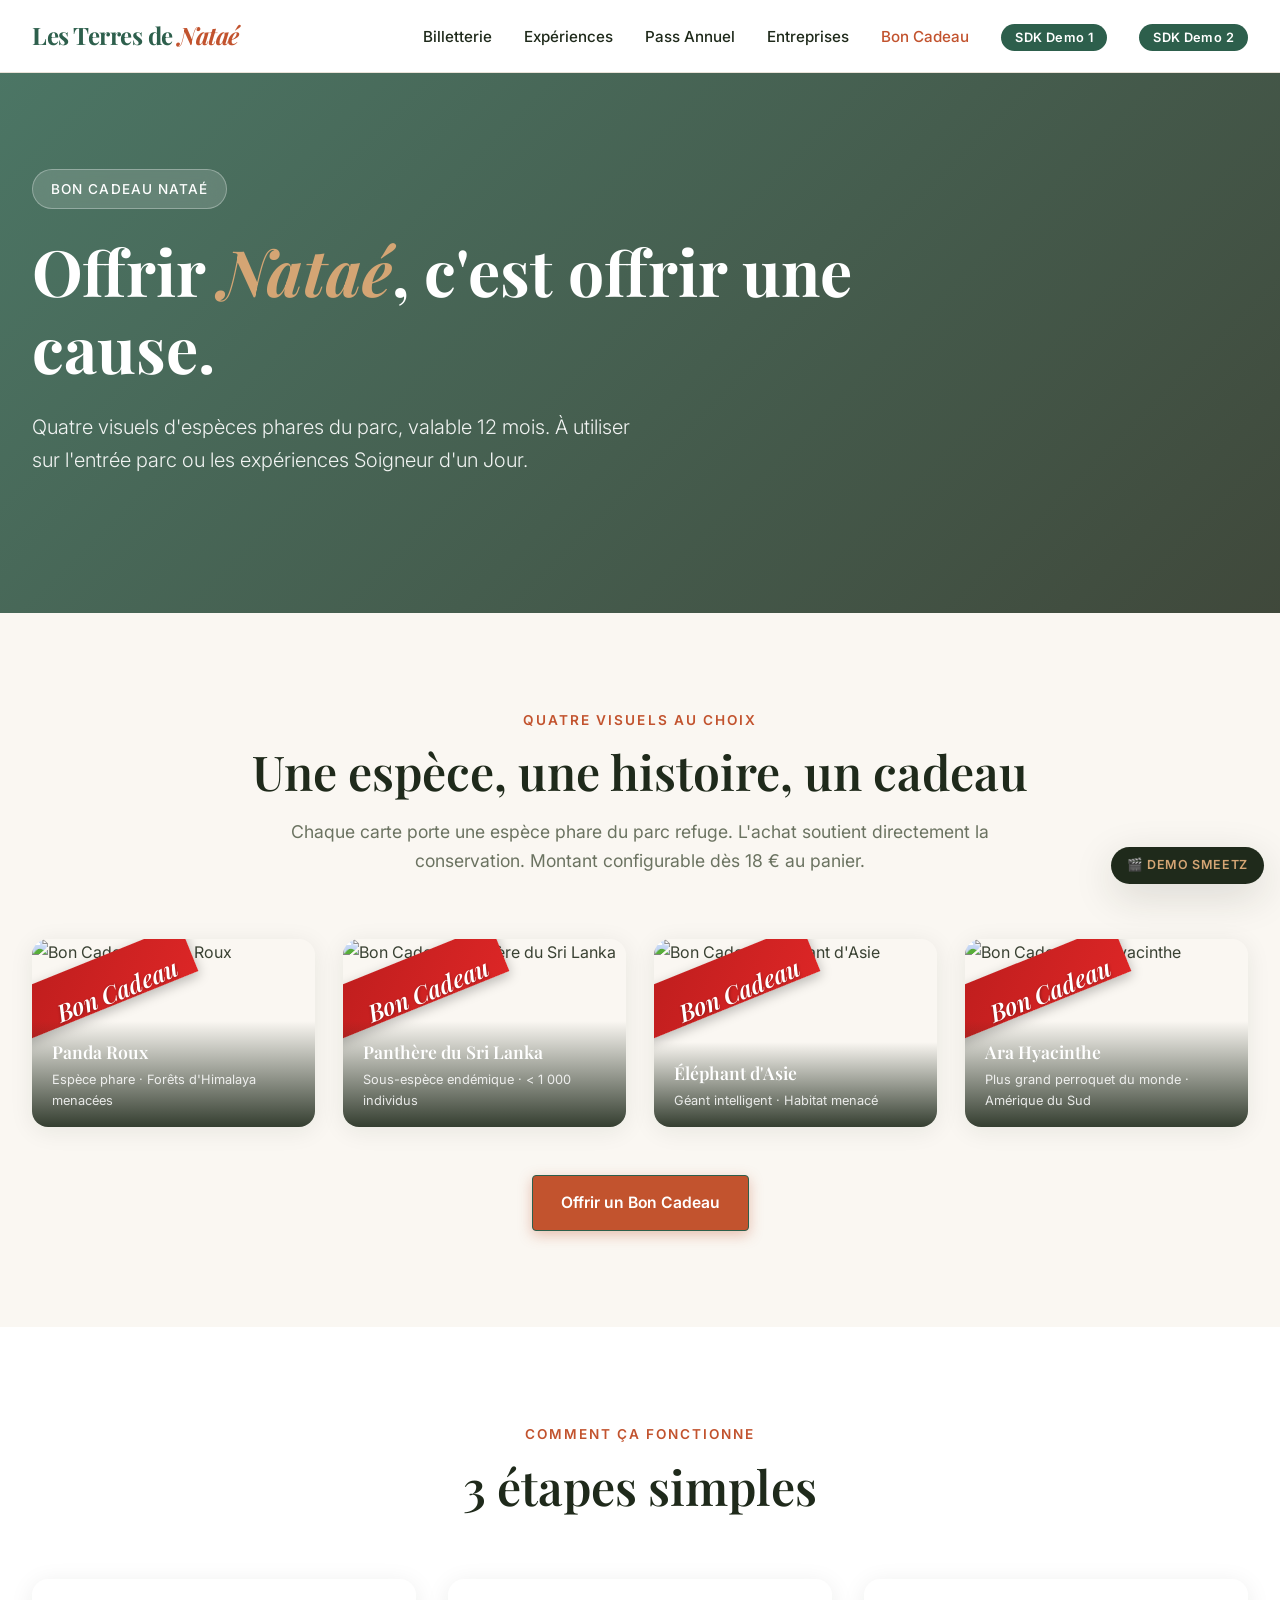
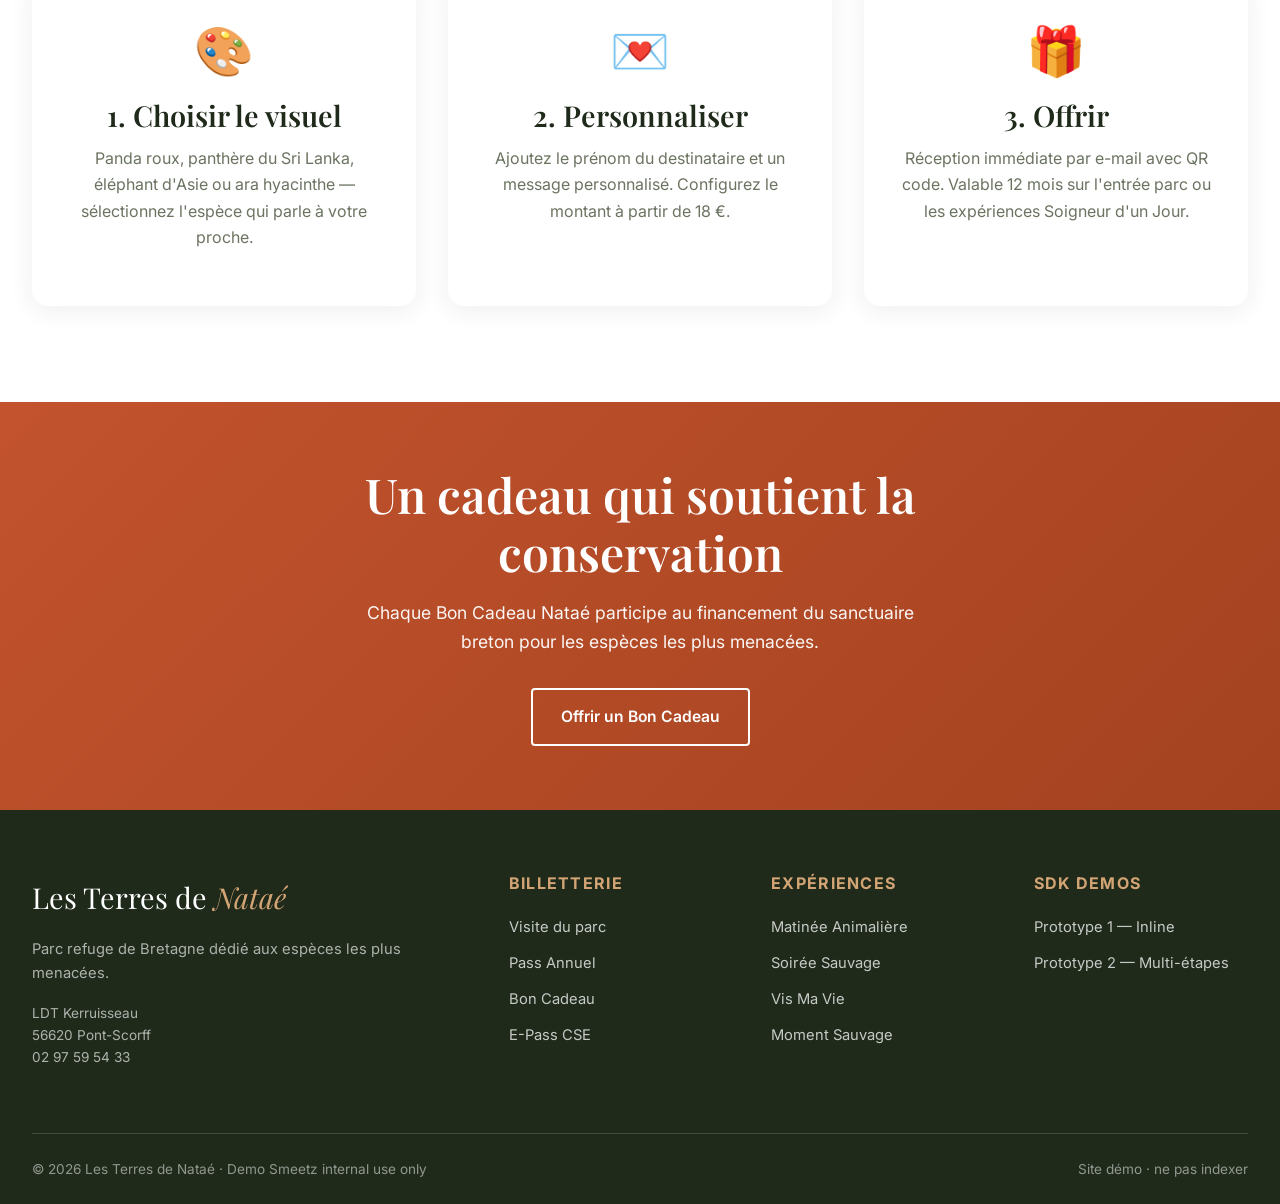
==== bon-cadeau.html @ 93b5a12e "Initial demo site for Les Terres de Nataé" ====
<!DOCTYPE html>
<html lang="fr">
<head>
<meta charset="UTF-8">
<meta name="viewport" content="width=device-width, initial-scale=1.0">
<meta name="robots" content="noindex, nofollow">
<meta name="description" content="Demo site — internal use only — Bon Cadeau Nataé">
<title>Bon Cadeau — Les Terres de Nataé</title>
<link rel="preconnect" href="https://fonts.googleapis.com">
<link rel="preconnect" href="https://fonts.gstatic.com" crossorigin>
<link href="https://fonts.googleapis.com/css2?family=Playfair+Display:ital,wght@0,400;0,600;0,700;1,400;1,600&family=Inter:wght@300;400;500;600;700&display=swap" rel="stylesheet">
<link rel="stylesheet" href="assets/style.css">

<!-- Smeetz loader -->
<script>
!function(e, t, n, i, p, r, s) {
  e[n] || ((p = e[n] = function() {
    p.p ? p.p.apply(p, arguments) : p.q.push(arguments);
  }).q = [], p.t = 1 * new Date(), p.g = "19923", (r = t.createElement("script")).async = 1,
  r.src = "https://tracker.smeetz.com/smeetz-main-widget.js", (s = t.getElementsByTagName("script")[0]).parentNode.insertBefore(r, s));
}(window, document, "_smtz");
</script>
</head>
<body>

<!-- Navigation -->
<div class="nav-wrapper">
  <nav>
    <a href="index.html" class="logo">Les Terres de <span>Nataé</span></a>
    <ul class="nav-links">
      <li><a href="index.html#billetterie">Billetterie</a></li>
      <li><a href="index.html#experiences">Expériences</a></li>
      <li><a href="index.html#pass-annuel">Pass Annuel</a></li>
      <li><a href="index.html#cse">Entreprises</a></li>
      <li><a href="bon-cadeau.html" style="color:var(--primary)">Bon Cadeau</a></li>
      <li><a href="prototype-1.html" class="sdk-badge">SDK Demo 1</a></li>
      <li><a href="prototype-2.html" class="sdk-badge">SDK Demo 2</a></li>
    </ul>
  </nav>
</div>

<!-- Hero (compact) -->
<section class="hero" style="min-height:60vh; background-image: linear-gradient(135deg, rgba(45, 95, 76, 0.85), rgba(31, 42, 27, 0.85)), url('https://source.unsplash.com/1920x800/?wildlife,gift');">
  <div class="hero-content">
    <span class="hero-tagline">Bon Cadeau Nataé</span>
    <h1>Offrir <em>Nataé</em>, c'est offrir une cause.</h1>
    <p class="lead">Quatre visuels d'espèces phares du parc, valable 12 mois. À utiliser sur l'entrée parc ou les expériences Soigneur d'un Jour.</p>
  </div>
</section>

<!-- 4 Visual Gift Cards -->
<section class="product-section">
  <div class="section-inner">
    <div class="section-header" style="align-items:center; text-align:center;">
      <span class="section-eyebrow">Quatre visuels au choix</span>
      <h2>Une espèce, une histoire, un cadeau</h2>
      <p style="text-align:center;">Chaque carte porte une espèce phare du parc refuge. L'achat soutient directement la conservation. Montant configurable dès 18 € au panier.</p>
    </div>

    <div class="giftcard-grid">
      <div class="giftcard">
        <img src="https://source.unsplash.com/600x400/?red-panda" alt="Bon Cadeau Panda Roux">
        <div class="gc-caption">
          <div class="gc-species">Panda Roux</div>
          <div class="gc-meta">Espèce phare · Forêts d'Himalaya menacées</div>
        </div>
      </div>

      <div class="giftcard">
        <img src="https://source.unsplash.com/600x400/?leopard,sri-lanka" alt="Bon Cadeau Panthère du Sri Lanka">
        <div class="gc-caption">
          <div class="gc-species">Panthère du Sri Lanka</div>
          <div class="gc-meta">Sous-espèce endémique · &lt; 1 000 individus</div>
        </div>
      </div>

      <div class="giftcard">
        <img src="https://source.unsplash.com/600x400/?asian-elephant" alt="Bon Cadeau Éléphant d'Asie">
        <div class="gc-caption">
          <div class="gc-species">Éléphant d'Asie</div>
          <div class="gc-meta">Géant intelligent · Habitat menacé</div>
        </div>
      </div>

      <div class="giftcard">
        <img src="https://source.unsplash.com/600x400/?macaw,blue,parrot" alt="Bon Cadeau Ara Hyacinthe">
        <div class="gc-caption">
          <div class="gc-species">Ara Hyacinthe</div>
          <div class="gc-meta">Plus grand perroquet du monde · Amérique du Sud</div>
        </div>
      </div>
    </div>

    <div style="text-align:center; margin-top: 3rem;">
      <!-- 🎟️ SMEETZ: Bons Cadeaux (wid 5356) -->
      <a href="#" class="btn-primary"
         onclick="event.preventDefault(); _smtz('openwidget', 1 * new Date(), {
           productId: '76049', lightbox: true, listView: false,
           gId: '19923', wId: '5356',
           codes: 'B9YWR3BF,J463ETNV,FX9998UQ,A8N99SZ2',
           cats: '155311,155312,155313,155314',
           linkText: 'en: ,,, fr: ,,, de: ,,, it: ',
           linkUrl: 'en: ,,, fr: ,,, de: ,,, it: ',
         });">Offrir un Bon Cadeau</a>
    </div>
  </div>
</section>

<!-- How it works -->
<section class="product-section alt-bg">
  <div class="section-inner">
    <div class="section-header" style="align-items:center; text-align:center;">
      <span class="section-eyebrow">Comment ça fonctionne</span>
      <h2>3 étapes simples</h2>
    </div>

    <div class="product-grid">
      <div class="product-card" style="text-align:center; padding:2rem;">
        <div style="font-size:3rem; margin-bottom:0.5rem;">🎨</div>
        <h3>1. Choisir le visuel</h3>
        <p>Panda roux, panthère du Sri Lanka, éléphant d'Asie ou ara hyacinthe — sélectionnez l'espèce qui parle à votre proche.</p>
      </div>
      <div class="product-card" style="text-align:center; padding:2rem;">
        <div style="font-size:3rem; margin-bottom:0.5rem;">💌</div>
        <h3>2. Personnaliser</h3>
        <p>Ajoutez le prénom du destinataire et un message personnalisé. Configurez le montant à partir de 18 €.</p>
      </div>
      <div class="product-card" style="text-align:center; padding:2rem;">
        <div style="font-size:3rem; margin-bottom:0.5rem;">🎁</div>
        <h3>3. Offrir</h3>
        <p>Réception immédiate par e-mail avec QR code. Valable 12 mois sur l'entrée parc ou les expériences Soigneur d'un Jour.</p>
      </div>
    </div>
  </div>
</section>

<!-- CTA -->
<section class="cta-band">
  <h2>Un cadeau qui soutient la conservation</h2>
  <p>Chaque Bon Cadeau Nataé participe au financement du sanctuaire breton pour les espèces les plus menacées.</p>
  <!-- 🎟️ SMEETZ: Bons Cadeaux (wid 5356) -->
  <a href="#" class="btn-ghost" style="border-color:white;color:white;"
     onclick="event.preventDefault(); _smtz('openwidget', 1 * new Date(), {
       productId: '76049', lightbox: true, listView: false,
       gId: '19923', wId: '5356',
       codes: 'B9YWR3BF,J463ETNV,FX9998UQ,A8N99SZ2',
       cats: '155311,155312,155313,155314',
       linkText: 'en: ,,, fr: ,,, de: ,,, it: ',
       linkUrl: 'en: ,,, fr: ,,, de: ,,, it: ',
     });">Offrir un Bon Cadeau</a>
</section>

<!-- Footer -->
<footer>
  <div class="footer-grid">
    <div class="footer-col">
      <div class="footer-brand">Les Terres de <em>Nataé</em></div>
      <p style="opacity:0.75; font-size:0.92rem;">Parc refuge de Bretagne dédié aux espèces les plus menacées.</p>
      <p style="opacity:0.75; font-size:0.85rem; margin-top:1rem;">LDT Kerruisseau<br>56620 Pont-Scorff<br>02 97 59 54 33</p>
    </div>
    <div class="footer-col">
      <h4>Billetterie</h4>
      <ul>
        <li><a href="index.html#billetterie">Visite du parc</a></li>
        <li><a href="index.html#pass-annuel">Pass Annuel</a></li>
        <li><a href="bon-cadeau.html">Bon Cadeau</a></li>
        <li><a href="index.html#cse">E-Pass CSE</a></li>
      </ul>
    </div>
    <div class="footer-col">
      <h4>Expériences</h4>
      <ul>
        <li><a href="index.html#experiences">Matinée Animalière</a></li>
        <li><a href="index.html#experiences">Soirée Sauvage</a></li>
        <li><a href="index.html#experiences">Vis Ma Vie</a></li>
        <li><a href="index.html#experiences">Moment Sauvage</a></li>
      </ul>
    </div>
    <div class="footer-col">
      <h4>SDK Demos</h4>
      <ul>
        <li><a href="prototype-1.html">Prototype 1 — Inline</a></li>
        <li><a href="prototype-2.html">Prototype 2 — Multi-étapes</a></li>
      </ul>
    </div>
  </div>
  <div class="footer-bottom">
    <span>© 2026 Les Terres de Nataé · Demo Smeetz internal use only</span>
    <span>Site démo · ne pas indexer</span>
  </div>
</footer>

<div class="demo-banner">🎬 DEMO SMEETZ</div>

</body>
</html>
---- assets/style.css ----
/* ===================================
   Les Terres de Nataé — Demo Site
   Parc Refuge de Bretagne
   Brand colors: terracotta + vert forêt
   =================================== */

:root {
  --primary: #C2532E;          /* Terracotta cuivré */
  --primary-dark: #A4421F;
  --secondary: #2D5F4C;        /* Vert forêt */
  --secondary-dark: #1E4234;
  --accent: #D4A574;           /* Cuivre doux */
  --bg-cream: #FAF7F2;         /* Crème chaude */
  --bg-white: #FFFFFF;
  --text-dark: #1F2A1B;        /* Vert très foncé */
  --text-body: #3A4233;
  --text-muted: #6B7361;
  --border-light: #E8E2D8;
  --shadow-soft: 0 4px 24px rgba(31, 42, 27, 0.08);
  --shadow-hover: 0 12px 40px rgba(31, 42, 27, 0.15);
  --radius-card: 16px;
  --radius-btn: 4px;
}

* {
  margin: 0;
  padding: 0;
  box-sizing: border-box;
}

html { scroll-behavior: smooth; }

body {
  font-family: 'Inter', -apple-system, BlinkMacSystemFont, sans-serif;
  font-weight: 400;
  line-height: 1.65;
  color: var(--text-body);
  background: var(--bg-cream);
  overflow-x: hidden;
}

h1, h2, h3, h4 {
  font-family: 'Playfair Display', Georgia, serif;
  font-weight: 600;
  color: var(--text-dark);
  line-height: 1.2;
}

h1 { font-size: clamp(2.5rem, 5vw, 4.5rem); }
h2 { font-size: clamp(2rem, 4vw, 3rem); margin-bottom: 1rem; }
h3 { font-size: clamp(1.4rem, 2.5vw, 1.8rem); margin-bottom: 0.75rem; }

p { margin-bottom: 1rem; }

a { color: var(--primary); text-decoration: none; transition: color 0.2s; }
a:hover { color: var(--primary-dark); }

img { max-width: 100%; height: auto; display: block; }

/* ============== Navigation ============== */
.nav-wrapper {
  position: sticky;
  top: 0;
  z-index: 100;
  background: rgba(255, 255, 255, 0.97);
  backdrop-filter: blur(12px);
  border-bottom: 1px solid var(--border-light);
}

nav {
  max-width: 1280px;
  margin: 0 auto;
  display: flex;
  align-items: center;
  justify-content: space-between;
  padding: 1rem 2rem;
}

.logo {
  font-family: 'Playfair Display', serif;
  font-size: 1.5rem;
  font-weight: 700;
  color: var(--secondary);
  letter-spacing: -0.02em;
}

.logo span {
  color: var(--primary);
  font-style: italic;
}

.nav-links {
  display: flex;
  list-style: none;
  gap: 2rem;
  align-items: center;
}

.nav-links a {
  color: var(--text-dark);
  font-weight: 500;
  font-size: 0.95rem;
  transition: color 0.2s;
}

.nav-links a:hover { color: var(--primary); }

.nav-links .sdk-badge {
  background: var(--secondary);
  color: white;
  padding: 6px 14px;
  border-radius: 20px;
  font-size: 0.8rem;
  font-weight: 600;
  letter-spacing: 0.03em;
}

.nav-links .sdk-badge:hover { background: var(--secondary-dark); color: white; }

/* ============== Hero ============== */
.hero {
  position: relative;
  min-height: 92vh;
  display: flex;
  align-items: center;
  background-image:
    linear-gradient(135deg, rgba(31, 42, 27, 0.55), rgba(45, 95, 76, 0.45)),
    url('https://source.unsplash.com/1920x1080/?forest,green,nature');
  background-size: cover;
  background-position: center;
  color: white;
  padding: 0 2rem;
}

.hero-content {
  max-width: 1280px;
  margin: 0 auto;
  width: 100%;
}

.hero-tagline {
  display: inline-block;
  background: rgba(255, 255, 255, 0.15);
  backdrop-filter: blur(10px);
  border: 1px solid rgba(255, 255, 255, 0.3);
  padding: 8px 18px;
  border-radius: 30px;
  font-size: 0.85rem;
  font-weight: 500;
  letter-spacing: 0.08em;
  text-transform: uppercase;
  margin-bottom: 1.5rem;
}

.hero h1 {
  color: white;
  margin-bottom: 1.5rem;
  max-width: 900px;
  font-weight: 700;
}

.hero h1 em {
  color: var(--accent);
  font-style: italic;
}

.hero p.lead {
  font-size: 1.25rem;
  font-weight: 300;
  max-width: 600px;
  margin-bottom: 2.5rem;
  color: rgba(255, 255, 255, 0.92);
}

.hero-cta-group {
  display: flex;
  gap: 1rem;
  flex-wrap: wrap;
}

/* ============== Stats bar ============== */
.stats-bar {
  background: var(--secondary);
  color: white;
  padding: 2.5rem 2rem;
}

.stats-grid {
  max-width: 1280px;
  margin: 0 auto;
  display: grid;
  grid-template-columns: repeat(auto-fit, minmax(180px, 1fr));
  gap: 2rem;
  text-align: center;
}

.stat-item .number {
  font-family: 'Playfair Display', serif;
  font-size: clamp(2rem, 4vw, 3rem);
  font-weight: 700;
  color: var(--accent);
  display: block;
}

.stat-item .label {
  font-size: 0.95rem;
  font-weight: 400;
  opacity: 0.92;
  letter-spacing: 0.02em;
}

/* ============== Sections ============== */
section.product-section {
  padding: 6rem 2rem;
  position: relative;
}

section.product-section.alt-bg {
  background: var(--bg-white);
}

.section-inner {
  max-width: 1280px;
  margin: 0 auto;
}

.section-header {
  display: flex;
  flex-direction: column;
  align-items: flex-start;
  margin-bottom: 3rem;
}

.section-eyebrow {
  font-size: 0.85rem;
  font-weight: 600;
  letter-spacing: 0.15em;
  text-transform: uppercase;
  color: var(--primary);
  margin-bottom: 0.75rem;
}

.section-header h2 {
  margin-bottom: 1rem;
  max-width: 800px;
}

.section-header p {
  font-size: 1.1rem;
  color: var(--text-muted);
  max-width: 700px;
}

/* ============== Product cards ============== */
.product-grid {
  display: grid;
  grid-template-columns: repeat(auto-fit, minmax(320px, 1fr));
  gap: 2rem;
  align-items: stretch;
}

.product-card {
  background: white;
  border-radius: var(--radius-card);
  overflow: hidden;
  box-shadow: var(--shadow-soft);
  transition: transform 0.3s ease, box-shadow 0.3s ease;
  display: flex;
  flex-direction: column;
}

.product-card:hover {
  transform: translateY(-6px);
  box-shadow: var(--shadow-hover);
}

.product-card .card-image {
  width: 100%;
  aspect-ratio: 16 / 10;
  object-fit: cover;
  background: var(--bg-cream);
}

.product-card .card-body {
  padding: 1.75rem;
  display: flex;
  flex-direction: column;
  flex: 1;
}

.product-card .card-tag {
  font-size: 0.78rem;
  font-weight: 600;
  letter-spacing: 0.1em;
  text-transform: uppercase;
  color: var(--secondary);
  margin-bottom: 0.5rem;
}

.product-card h3 {
  margin-bottom: 0.75rem;
}

.product-card p {
  color: var(--text-muted);
  flex: 1;
  margin-bottom: 1.5rem;
}

.product-card .price-line {
  font-size: 0.95rem;
  color: var(--text-dark);
  margin-bottom: 1.25rem;
}

.product-card .price-line strong {
  color: var(--primary);
  font-weight: 700;
  font-size: 1.1rem;
}

/* ============== Featured / standalone product blocks ============== */
.featured-product {
  display: grid;
  grid-template-columns: 1fr 1fr;
  gap: 4rem;
  align-items: center;
  margin-top: 2rem;
}

.featured-product.reverse {
  direction: rtl;
}

.featured-product.reverse > * {
  direction: ltr;
}

.featured-product img {
  border-radius: var(--radius-card);
  width: 100%;
  aspect-ratio: 4 / 5;
  object-fit: cover;
  box-shadow: var(--shadow-soft);
}

.featured-content h3 {
  font-size: clamp(1.6rem, 3vw, 2.2rem);
}

.featured-content .bullet-list {
  list-style: none;
  margin: 1.5rem 0 2rem;
}

.featured-content .bullet-list li {
  padding-left: 1.75rem;
  position: relative;
  margin-bottom: 0.75rem;
  color: var(--text-body);
}

.featured-content .bullet-list li::before {
  content: '🌿';
  position: absolute;
  left: 0;
  top: 0;
}

@media (max-width: 900px) {
  .featured-product { grid-template-columns: 1fr; gap: 2rem; }
  .featured-product.reverse { direction: ltr; }
}

/* ============== Soigneur formats (5 formats grid) ============== */
.soigneur-grid {
  display: grid;
  grid-template-columns: repeat(auto-fit, minmax(220px, 1fr));
  gap: 1.25rem;
  margin-bottom: 3rem;
}

.soigneur-format {
  padding: 1.5rem;
  background: var(--bg-cream);
  border-radius: 12px;
  border: 1px solid var(--border-light);
  transition: all 0.2s;
}

.soigneur-format:hover {
  border-color: var(--primary);
  background: white;
  transform: translateY(-2px);
}

.soigneur-format .icon {
  font-size: 1.8rem;
  margin-bottom: 0.75rem;
}

.soigneur-format h4 {
  font-family: 'Playfair Display', serif;
  font-size: 1.15rem;
  color: var(--text-dark);
  margin-bottom: 0.4rem;
}

.soigneur-format .schedule {
  font-size: 0.85rem;
  color: var(--text-muted);
  margin-bottom: 0.5rem;
}

.soigneur-format .price {
  color: var(--primary);
  font-weight: 700;
  font-size: 1rem;
}

/* ============== Bon Cadeau visual cards (4 designs) ============== */
.giftcard-grid {
  display: grid;
  grid-template-columns: repeat(auto-fit, minmax(260px, 1fr));
  gap: 1.75rem;
  margin: 3rem 0;
}

.giftcard {
  position: relative;
  border-radius: var(--radius-card);
  overflow: hidden;
  aspect-ratio: 3 / 2;
  box-shadow: var(--shadow-soft);
  transition: transform 0.3s ease, box-shadow 0.3s ease;
  cursor: pointer;
}

.giftcard:hover {
  transform: translateY(-4px) scale(1.02);
  box-shadow: var(--shadow-hover);
}

.giftcard img {
  width: 100%;
  height: 100%;
  object-fit: cover;
  transition: transform 0.4s ease;
}

.giftcard:hover img { transform: scale(1.05); }

/* Red diagonal "Bon Cadeau" ribbon overlay */
.giftcard::before {
  content: '';
  position: absolute;
  top: 25px;
  left: -55px;
  width: 220px;
  height: 50px;
  background: linear-gradient(135deg, #B91C1C, #DC2626);
  transform: rotate(-22deg);
  z-index: 2;
  box-shadow: 0 4px 12px rgba(0, 0, 0, 0.25);
}

.giftcard::after {
  content: 'Bon Cadeau';
  position: absolute;
  top: 32px;
  left: -25px;
  width: 220px;
  text-align: center;
  font-family: 'Playfair Display', serif;
  font-style: italic;
  font-weight: 600;
  font-size: 1.5rem;
  color: white;
  transform: rotate(-22deg);
  z-index: 3;
  text-shadow: 0 1px 3px rgba(0, 0, 0, 0.3);
  pointer-events: none;
}

.giftcard .gc-caption {
  position: absolute;
  bottom: 0;
  left: 0;
  right: 0;
  padding: 1rem 1.25rem;
  background: linear-gradient(transparent, rgba(31, 42, 27, 0.9));
  color: white;
  z-index: 4;
}

.giftcard .gc-species {
  font-family: 'Playfair Display', serif;
  font-size: 1.1rem;
  font-weight: 600;
  margin-bottom: 0.2rem;
}

.giftcard .gc-meta {
  font-size: 0.8rem;
  opacity: 0.85;
}

/* ============== Buttons ============== */
.btn-primary,
.btn-secondary,
.btn-ghost {
  display: inline-block;
  padding: 14px 28px;
  border-radius: var(--radius-btn);
  font-family: 'Inter', sans-serif;
  font-weight: 600;
  font-size: 0.98rem;
  text-decoration: none;
  cursor: pointer;
  transition: transform 0.15s ease, box-shadow 0.15s ease, background 0.15s;
  border: none;
  white-space: nowrap;
}

.btn-primary {
  background: var(--primary);
  color: white !important;
  border: 1px solid var(--secondary);
  box-shadow: 0 4px 14px rgba(194, 83, 46, 0.35);
}

.btn-primary:hover {
  background: var(--primary-dark);
  color: white !important;
  transform: translateY(-2px);
  box-shadow: 0 8px 20px rgba(194, 83, 46, 0.45);
}

.btn-secondary {
  background: var(--secondary);
  color: white !important;
}

.btn-secondary:hover {
  background: var(--secondary-dark);
  color: white !important;
  transform: translateY(-2px);
}

.btn-ghost {
  background: transparent;
  color: white !important;
  border: 2px solid rgba(255, 255, 255, 0.5);
}

.btn-ghost:hover {
  background: rgba(255, 255, 255, 0.15);
  border-color: white;
  color: white !important;
}

.btn-block {
  display: block;
  text-align: center;
  width: 100%;
}

/* ============== SDK prototype hero ============== */
.sdk-hero {
  background: linear-gradient(135deg, var(--secondary), var(--secondary-dark));
  color: white;
  padding: 5rem 2rem;
  text-align: center;
}

.sdk-hero .badge-row {
  display: inline-flex;
  gap: 0.5rem;
  margin-bottom: 1.5rem;
  align-items: center;
}

.sdk-hero .badge {
  background: var(--accent);
  color: var(--text-dark);
  padding: 5px 14px;
  border-radius: 20px;
  font-size: 0.8rem;
  font-weight: 700;
  letter-spacing: 0.05em;
  text-transform: uppercase;
}

.sdk-hero h1 {
  color: white;
  margin-bottom: 1rem;
  max-width: 900px;
  margin-inline: auto;
}

.sdk-hero p {
  font-size: 1.15rem;
  max-width: 700px;
  margin: 0 auto;
  opacity: 0.92;
}

.sdk-prototype-placeholder {
  max-width: 1100px;
  margin: -3rem auto 4rem;
  background: white;
  border-radius: var(--radius-card);
  box-shadow: var(--shadow-hover);
  padding: 4rem 3rem;
  text-align: center;
  border: 2px dashed var(--accent);
  position: relative;
}

.sdk-prototype-placeholder .icon-big {
  font-size: 4rem;
  margin-bottom: 1rem;
}

.sdk-prototype-placeholder h3 {
  margin-bottom: 1rem;
  color: var(--secondary);
}

.sdk-prototype-placeholder p {
  color: var(--text-muted);
  max-width: 600px;
  margin: 0 auto 2rem;
}

.sdk-prototype-placeholder code {
  display: block;
  background: var(--bg-cream);
  padding: 1rem;
  border-radius: 8px;
  font-family: 'Courier New', monospace;
  font-size: 0.85rem;
  color: var(--text-dark);
  text-align: left;
  margin-top: 1.5rem;
}

/* ============== CTA banners ============== */
.cta-band {
  background: linear-gradient(135deg, var(--primary), var(--primary-dark));
  color: white;
  padding: 4rem 2rem;
  text-align: center;
}

.cta-band h2 { color: white; max-width: 800px; margin: 0 auto 1rem; }

.cta-band p { max-width: 600px; margin: 0 auto 2rem; opacity: 0.95; font-size: 1.1rem; }

/* ============== Footer ============== */
footer {
  background: var(--text-dark);
  color: rgba(255, 255, 255, 0.85);
  padding: 4rem 2rem 1.5rem;
}

.footer-grid {
  max-width: 1280px;
  margin: 0 auto;
  display: grid;
  grid-template-columns: 2fr 1fr 1fr 1fr;
  gap: 3rem;
  padding-bottom: 3rem;
  border-bottom: 1px solid rgba(255, 255, 255, 0.15);
}

@media (max-width: 768px) {
  .footer-grid { grid-template-columns: 1fr 1fr; }
}

.footer-col h4 {
  color: var(--accent);
  font-size: 1rem;
  margin-bottom: 1.25rem;
  text-transform: uppercase;
  letter-spacing: 0.08em;
  font-family: 'Inter', sans-serif;
  font-weight: 700;
}

.footer-col ul {
  list-style: none;
}

.footer-col ul li {
  margin-bottom: 0.6rem;
}

.footer-col a {
  color: rgba(255, 255, 255, 0.75);
  font-size: 0.92rem;
}

.footer-col a:hover { color: white; }

.footer-brand {
  font-family: 'Playfair Display', serif;
  font-size: 1.8rem;
  color: white;
  margin-bottom: 1rem;
}

.footer-brand em { color: var(--accent); font-style: italic; }

.footer-bottom {
  max-width: 1280px;
  margin: 1.5rem auto 0;
  display: flex;
  justify-content: space-between;
  font-size: 0.85rem;
  opacity: 0.6;
}

/* ============== Demo banner (top floating) ============== */
.demo-banner {
  position: fixed;
  bottom: 1rem;
  right: 1rem;
  background: var(--text-dark);
  color: var(--accent);
  padding: 8px 16px;
  border-radius: 20px;
  font-size: 0.78rem;
  font-weight: 600;
  z-index: 1000;
  letter-spacing: 0.05em;
  box-shadow: var(--shadow-hover);
}

/* ============== Responsive ============== */
@media (max-width: 768px) {
  .nav-links { display: none; }
  nav { padding: 1rem; }
  section.product-section { padding: 4rem 1.25rem; }
  .hero { padding: 0 1.25rem; min-height: 80vh; }
}
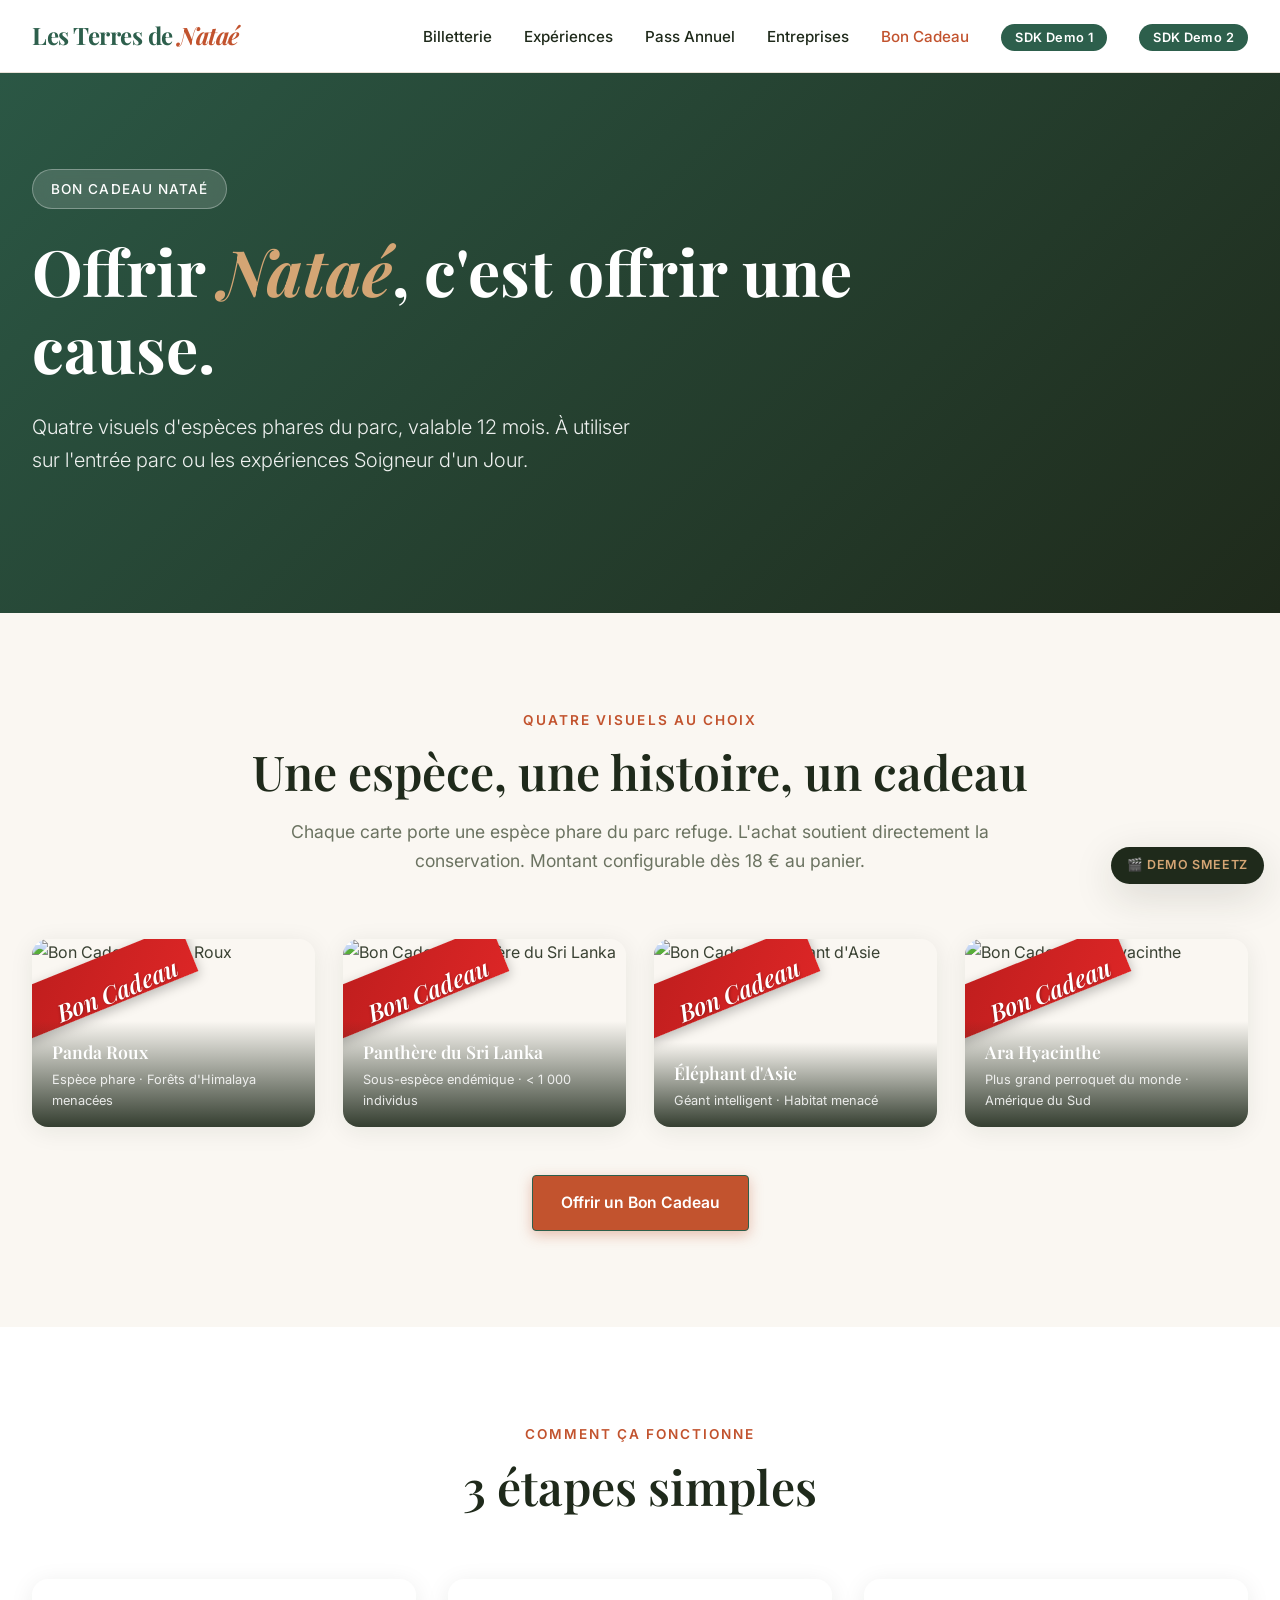
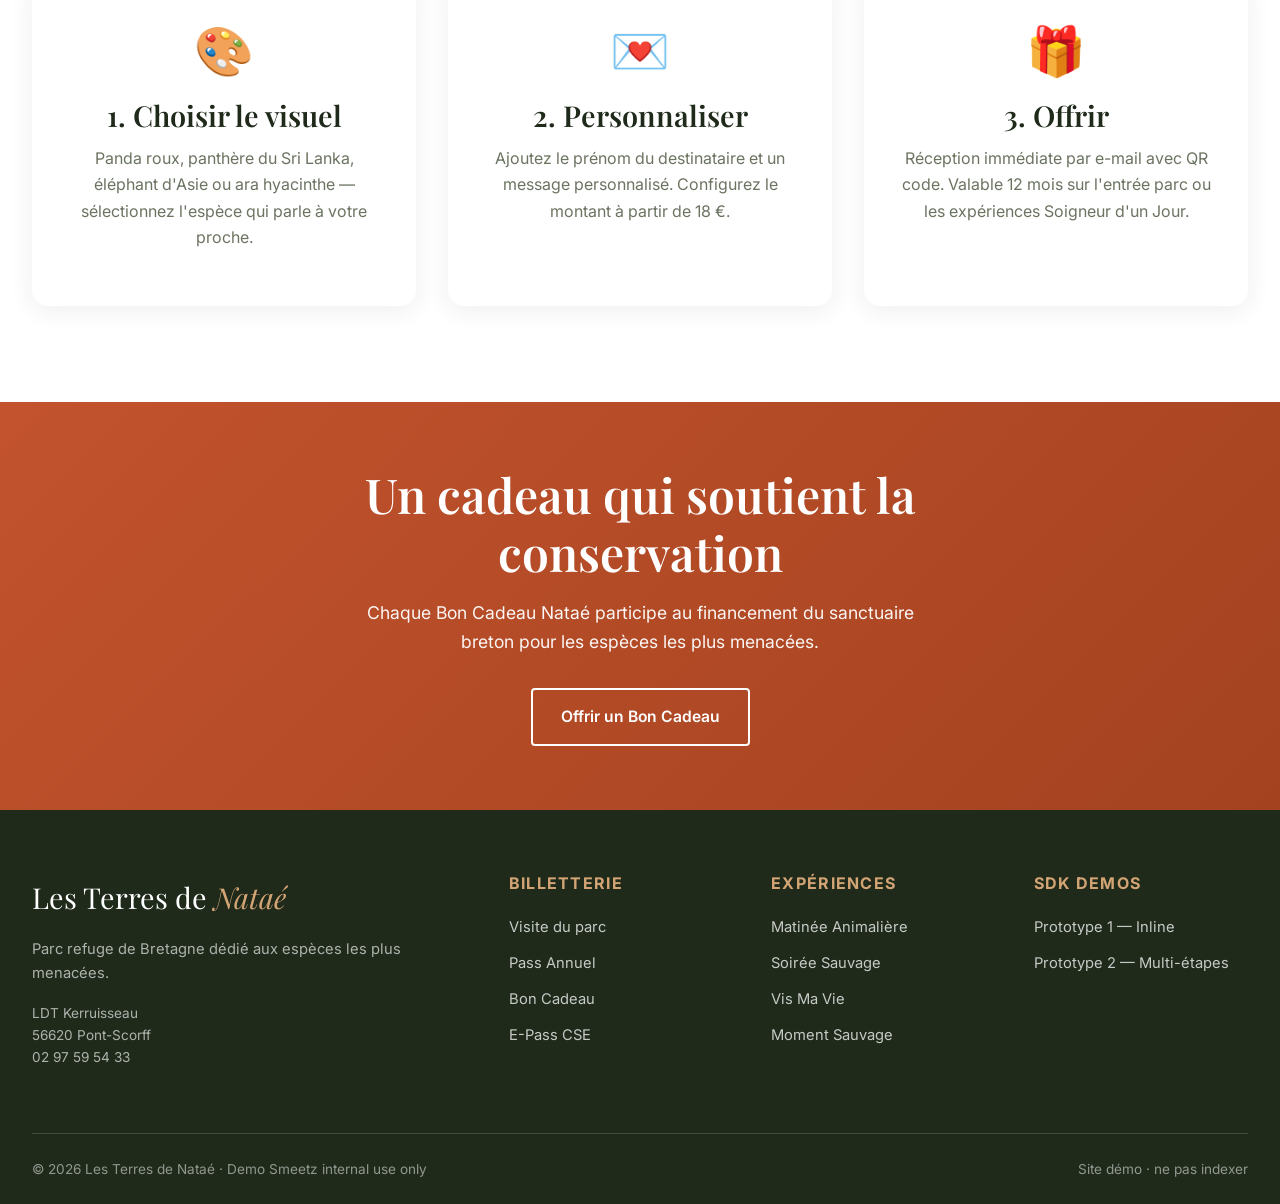
==== commit e9574a90: "Embed Atlas chatbot Nataé (wId 6a07373a1e10aaf382887b14) on all 4 pages" ====
--- a/bon-cadeau.html
+++ b/bon-cadeau.html
@@ -40,7 +40,7 @@
 </div>
 
 <!-- Hero (compact) -->
-<section class="hero" style="min-height:60vh; background-image: linear-gradient(135deg, rgba(45, 95, 76, 0.85), rgba(31, 42, 27, 0.85)), url('https://source.unsplash.com/1920x800/?wildlife,gift');">
+<section class="hero" style="min-height:60vh; background-image: linear-gradient(135deg, rgba(45, 95, 76, 0.85), rgba(31, 42, 27, 0.85)), url('https://www.lesterresdenatae.fr/wp-content/uploads/2022/05/header-2-5.jpg');">
   <div class="hero-content">
     <span class="hero-tagline">Bon Cadeau Nataé</span>
     <h1>Offrir <em>Nataé</em>, c'est offrir une cause.</h1>
@@ -59,7 +59,7 @@
 
     <div class="giftcard-grid">
       <div class="giftcard">
-        <img src="https://source.unsplash.com/600x400/?red-panda" alt="Bon Cadeau Panda Roux">
+        <img src="https://www.lesterresdenatae.fr/wp-content/uploads/2022/05/Panda-roux_-Credit-photo-Phothony-1-1-scaled.jpg" alt="Bon Cadeau Panda Roux">
         <div class="gc-caption">
           <div class="gc-species">Panda Roux</div>
           <div class="gc-meta">Espèce phare · Forêts d'Himalaya menacées</div>
@@ -67,7 +67,7 @@
       </div>
 
       <div class="giftcard">
-        <img src="https://source.unsplash.com/600x400/?leopard,sri-lanka" alt="Bon Cadeau Panthère du Sri Lanka">
+        <img src="https://www.lesterresdenatae.fr/wp-content/uploads/2022/05/Panthere-du-Sri-Lanka_credit-Julien-Dujardin_2-1.jpg" alt="Bon Cadeau Panthère du Sri Lanka">
         <div class="gc-caption">
           <div class="gc-species">Panthère du Sri Lanka</div>
           <div class="gc-meta">Sous-espèce endémique · &lt; 1 000 individus</div>
@@ -75,7 +75,7 @@
       </div>
 
       <div class="giftcard">
-        <img src="https://source.unsplash.com/600x400/?asian-elephant" alt="Bon Cadeau Éléphant d'Asie">
+        <img src="https://www.lesterresdenatae.fr/wp-content/uploads/2022/05/header-2-6.jpg" alt="Bon Cadeau Éléphant d'Asie">
         <div class="gc-caption">
           <div class="gc-species">Éléphant d'Asie</div>
           <div class="gc-meta">Géant intelligent · Habitat menacé</div>
@@ -83,7 +83,7 @@
       </div>
 
       <div class="giftcard">
-        <img src="https://source.unsplash.com/600x400/?macaw,blue,parrot" alt="Bon Cadeau Ara Hyacinthe">
+        <img src="https://www.lesterresdenatae.fr/wp-content/uploads/2022/05/header-2-5.jpg" alt="Bon Cadeau Ara Hyacinthe">
         <div class="gc-caption">
           <div class="gc-species">Ara Hyacinthe</div>
           <div class="gc-meta">Plus grand perroquet du monde · Amérique du Sud</div>
@@ -192,5 +192,23 @@
 
 <div class="demo-banner">🎬 DEMO SMEETZ</div>
 
+<!-- Chatbot Atlas Nataé -->
+<script>
+  !(function(a, t, o, n, l, y, w, g) {
+    a.__atlas__ ||
+    (((w = a.__atlas__ = function() {
+      w._api ? w._api.apply(w, arguments) : w.queue.push(arguments);
+    }).queue = []),((y = t.createElement(o)).async = !0),
+    (w.wId = "6a07373a1e10aaf382887b14", w.e = ""),
+    (g = new XMLHttpRequest()).open("GET", n + "version?v=" + Date.now(), !0),
+    (g.onreadystatechange = function() {
+      4 === g.readyState &&
+        ((y.src = n + "atlas-widget.min.js?v=" + (200 === g.status ? g.responseText : Date.now())),
+        (l = t.getElementsByTagName(o)[0]).parentNode.insertBefore(y, l));
+    }),
+    g.send());
+  })(window, document, "script", "https://cw.smeetz.com/");
+</script>
+
 </body>
 </html>
--- a/assets/style.css
+++ b/assets/style.css
@@ -125,7 +125,7 @@
   align-items: center;
   background-image:
     linear-gradient(135deg, rgba(31, 42, 27, 0.55), rgba(45, 95, 76, 0.45)),
-    url('https://source.unsplash.com/1920x1080/?forest,green,nature');
+    url('https://www.lesterresdenatae.fr/wp-content/uploads/2022/05/Panda-roux_-Credit-photo-Phothony-1-1-scaled.jpg');
   background-size: cover;
   background-position: center;
   color: white;
@@ -737,6 +737,304 @@
   box-shadow: var(--shadow-hover);
 }
 
+/* ============== Hero Slideshow ============== */
+.hero {
+  position: relative;
+  overflow: hidden;
+  background: var(--text-dark);
+}
+.hero-slideshow {
+  position: absolute;
+  inset: 0;
+  z-index: 0;
+}
+.hero-slide {
+  position: absolute;
+  inset: 0;
+  background-size: cover;
+  background-position: center;
+  opacity: 0;
+  animation: heroFadeKenBurns 32s infinite cubic-bezier(0.4, 0, 0.2, 1);
+  will-change: opacity, transform;
+}
+.hero-slide:nth-child(1) { animation-delay: 0s; }
+.hero-slide:nth-child(2) { animation-delay: 8s; }
+.hero-slide:nth-child(3) { animation-delay: 16s; }
+.hero-slide:nth-child(4) { animation-delay: 24s; }
+
+@keyframes heroFadeKenBurns {
+  0%   { opacity: 0; transform: scale(1.05); }
+  3%   { opacity: 1; }
+  22%  { opacity: 1; transform: scale(1.15); }
+  25%  { opacity: 0; }
+  100% { opacity: 0; transform: scale(1); }
+}
+
+.hero-overlay {
+  position: absolute;
+  inset: 0;
+  background: linear-gradient(135deg, rgba(31, 42, 27, 0.65), rgba(45, 95, 76, 0.55));
+  z-index: 1;
+}
+
+.hero-content { position: relative; z-index: 2; }
+
+/* Floating scroll indicator */
+.scroll-indicator {
+  position: absolute;
+  bottom: 32px;
+  left: 50%;
+  transform: translateX(-50%);
+  z-index: 2;
+  color: rgba(255, 255, 255, 0.8);
+  font-size: 0.75rem;
+  letter-spacing: 0.15em;
+  text-transform: uppercase;
+  font-weight: 500;
+  text-align: center;
+  animation: bounceUpDown 2.5s infinite ease-in-out;
+}
+.scroll-indicator::after {
+  content: '';
+  display: block;
+  width: 1px;
+  height: 32px;
+  background: linear-gradient(transparent, white);
+  margin: 12px auto 0;
+}
+@keyframes bounceUpDown {
+  0%, 100% { transform: translate(-50%, 0); opacity: 0.7; }
+  50% { transform: translate(-50%, 8px); opacity: 1; }
+}
+
+/* Hero text staggered fade-in */
+.hero-tagline,
+.hero h1,
+.hero p.lead,
+.hero-cta-group {
+  opacity: 0;
+  animation: heroFadeUp 0.9s 0.2s forwards cubic-bezier(0.2, 0.8, 0.2, 1);
+}
+.hero h1 { animation-delay: 0.4s; }
+.hero p.lead { animation-delay: 0.6s; }
+.hero-cta-group { animation-delay: 0.8s; }
+
+@keyframes heroFadeUp {
+  from { opacity: 0; transform: translateY(28px); }
+  to { opacity: 1; transform: translateY(0); }
+}
+
+/* ============== Scroll Reveal ============== */
+[data-reveal] {
+  opacity: 0;
+  transform: translateY(40px);
+  transition: opacity 0.8s cubic-bezier(0.2, 0.8, 0.2, 1),
+              transform 0.8s cubic-bezier(0.2, 0.8, 0.2, 1);
+  transition-delay: var(--reveal-delay, 0s);
+}
+[data-reveal].is-visible {
+  opacity: 1;
+  transform: translateY(0);
+}
+
+[data-reveal="left"] { transform: translateX(-40px); }
+[data-reveal="left"].is-visible { transform: translateX(0); }
+
+[data-reveal="right"] { transform: translateX(40px); }
+[data-reveal="right"].is-visible { transform: translateX(0); }
+
+[data-reveal="scale"] { transform: scale(0.93); }
+[data-reveal="scale"].is-visible { transform: scale(1); }
+
+/* Stagger children */
+.stagger > * { opacity: 0; transform: translateY(28px); transition: opacity 0.7s, transform 0.7s; }
+.stagger.is-visible > *:nth-child(1) { opacity: 1; transform: none; transition-delay: 0s; }
+.stagger.is-visible > *:nth-child(2) { opacity: 1; transform: none; transition-delay: 0.08s; }
+.stagger.is-visible > *:nth-child(3) { opacity: 1; transform: none; transition-delay: 0.16s; }
+.stagger.is-visible > *:nth-child(4) { opacity: 1; transform: none; transition-delay: 0.24s; }
+.stagger.is-visible > *:nth-child(5) { opacity: 1; transform: none; transition-delay: 0.32s; }
+.stagger.is-visible > *:nth-child(6) { opacity: 1; transform: none; transition-delay: 0.40s; }
+
+/* ============== Animated counter ============== */
+.stat-item .number {
+  display: inline-block;
+  transition: transform 0.4s;
+}
+.stat-item.counted .number { animation: numberPop 0.6s ease; }
+@keyframes numberPop {
+  0% { transform: scale(0.7); }
+  60% { transform: scale(1.15); }
+  100% { transform: scale(1); }
+}
+
+/* ============== Photo gallery (marquee) ============== */
+.photo-marquee {
+  overflow: hidden;
+  position: relative;
+  padding: 4rem 0;
+  background: var(--text-dark);
+}
+.photo-marquee::before,
+.photo-marquee::after {
+  content: '';
+  position: absolute;
+  top: 0;
+  bottom: 0;
+  width: 120px;
+  z-index: 2;
+  pointer-events: none;
+}
+.photo-marquee::before {
+  left: 0;
+  background: linear-gradient(to right, var(--text-dark), transparent);
+}
+.photo-marquee::after {
+  right: 0;
+  background: linear-gradient(to left, var(--text-dark), transparent);
+}
+.marquee-track {
+  display: flex;
+  gap: 1.5rem;
+  animation: marquee 36s linear infinite;
+  width: max-content;
+}
+.marquee-item {
+  flex-shrink: 0;
+  width: 360px;
+  aspect-ratio: 4 / 3;
+  border-radius: 16px;
+  overflow: hidden;
+  position: relative;
+}
+.marquee-item img {
+  width: 100%;
+  height: 100%;
+  object-fit: cover;
+  transition: transform 0.6s;
+}
+.marquee-item:hover img { transform: scale(1.08); }
+.marquee-item .caption {
+  position: absolute;
+  bottom: 0;
+  left: 0;
+  right: 0;
+  padding: 1rem 1.25rem;
+  background: linear-gradient(transparent, rgba(0, 0, 0, 0.85));
+  color: white;
+  font-family: 'Playfair Display', serif;
+  font-style: italic;
+  font-size: 1.1rem;
+}
+@keyframes marquee {
+  from { transform: translateX(0); }
+  to   { transform: translateX(-50%); }
+}
+
+/* ============== Floating decorative elements ============== */
+.float-deco {
+  position: absolute;
+  font-size: 2rem;
+  opacity: 0.18;
+  animation: floatDeco 14s infinite ease-in-out;
+  pointer-events: none;
+  z-index: 1;
+}
+.float-deco:nth-child(odd) { animation-duration: 18s; }
+@keyframes floatDeco {
+  0%, 100% { transform: translate(0, 0) rotate(0deg); }
+  25% { transform: translate(20px, -30px) rotate(8deg); }
+  50% { transform: translate(-15px, -40px) rotate(-6deg); }
+  75% { transform: translate(-25px, -20px) rotate(4deg); }
+}
+
+/* ============== Section transitions with bg blend ============== */
+section.product-section.dark-bg {
+  background: var(--text-dark);
+  color: rgba(255, 255, 255, 0.92);
+}
+section.product-section.dark-bg h2,
+section.product-section.dark-bg h3 { color: white; }
+section.product-section.dark-bg .section-eyebrow { color: var(--accent); }
+section.product-section.dark-bg p { color: rgba(255, 255, 255, 0.75); }
+section.product-section.dark-bg .product-card {
+  background: rgba(255, 255, 255, 0.05);
+  border: 1px solid rgba(255, 255, 255, 0.1);
+  backdrop-filter: blur(8px);
+}
+section.product-section.dark-bg .product-card p { color: rgba(255, 255, 255, 0.7); }
+section.product-section.dark-bg .product-card h3 { color: white; }
+
+/* ============== Pulse / shimmer for "live" indicators ============== */
+.pulse-dot {
+  display: inline-block;
+  width: 8px;
+  height: 8px;
+  background: #22C55E;
+  border-radius: 50%;
+  position: relative;
+  margin-right: 6px;
+  vertical-align: middle;
+}
+.pulse-dot::before {
+  content: '';
+  position: absolute;
+  inset: -4px;
+  border-radius: 50%;
+  background: rgba(34, 197, 94, 0.4);
+  animation: pulseRing 2s infinite ease-out;
+}
+@keyframes pulseRing {
+  0% { transform: scale(0.7); opacity: 1; }
+  100% { transform: scale(2); opacity: 0; }
+}
+
+/* ============== Soigneur card with image bg ============== */
+.soigneur-format-rich {
+  position: relative;
+  padding: 2rem 1.5rem;
+  border-radius: 14px;
+  overflow: hidden;
+  color: white;
+  min-height: 240px;
+  display: flex;
+  flex-direction: column;
+  justify-content: flex-end;
+  cursor: pointer;
+  transition: transform 0.4s;
+  background-size: cover;
+  background-position: center;
+}
+.soigneur-format-rich::before {
+  content: '';
+  position: absolute;
+  inset: 0;
+  background: linear-gradient(135deg, rgba(45, 95, 76, 0.4), rgba(31, 42, 27, 0.85));
+  z-index: 1;
+  transition: background 0.3s;
+}
+.soigneur-format-rich:hover { transform: translateY(-6px); }
+.soigneur-format-rich:hover::before {
+  background: linear-gradient(135deg, rgba(194, 83, 46, 0.3), rgba(31, 42, 27, 0.75));
+}
+.soigneur-format-rich > * { position: relative; z-index: 2; }
+.soigneur-format-rich h4 {
+  font-family: 'Playfair Display', serif;
+  font-size: 1.35rem;
+  margin-bottom: 0.4rem;
+  color: white;
+}
+.soigneur-format-rich .schedule {
+  font-size: 0.85rem;
+  opacity: 0.85;
+  margin-bottom: 0.5rem;
+}
+.soigneur-format-rich .price {
+  color: var(--accent);
+  font-weight: 700;
+  font-size: 1.15rem;
+  font-family: 'Playfair Display', serif;
+}
+
 /* ============== Responsive ============== */
 @media (max-width: 768px) {
   .nav-links { display: none; }
